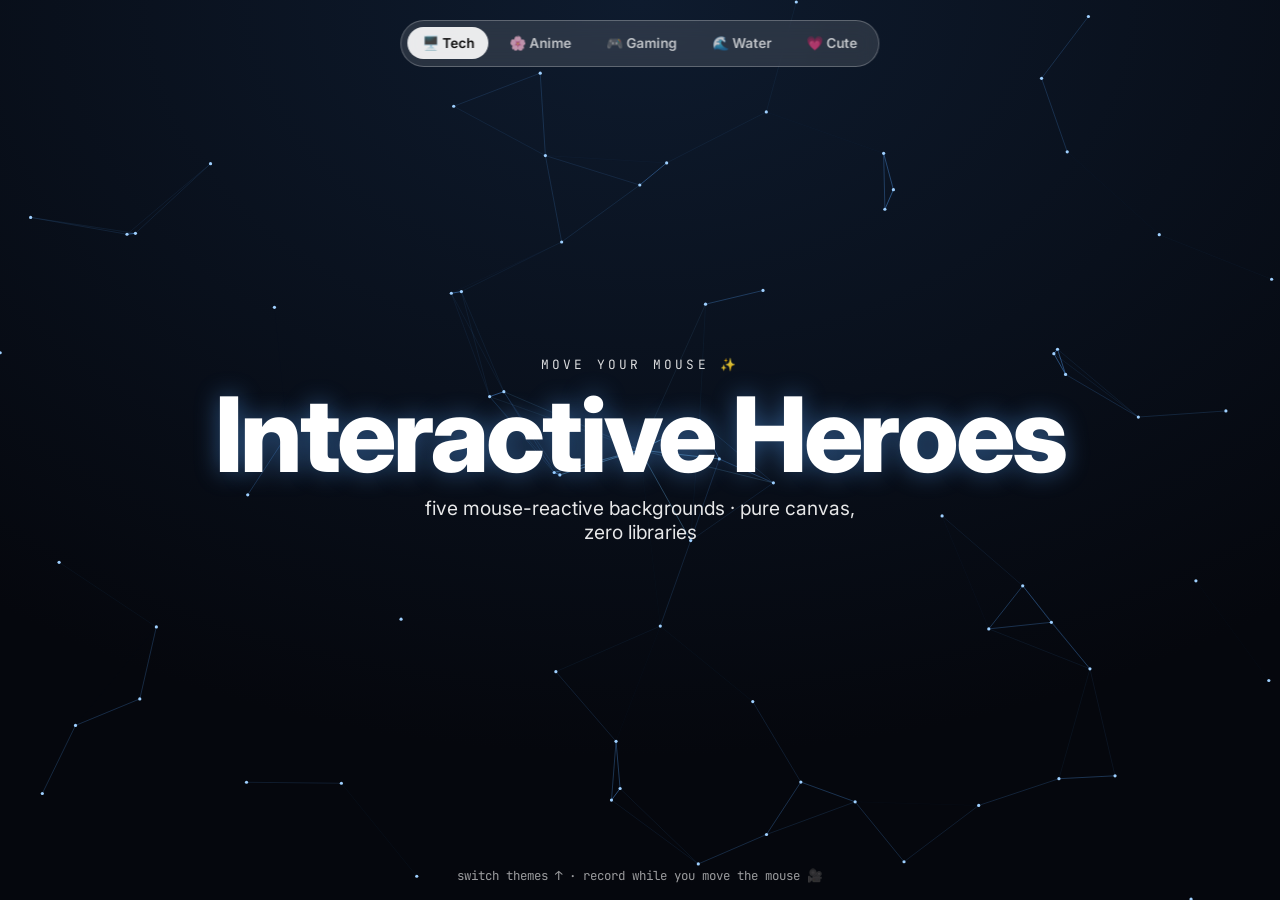
==== 2026-07-11-interactive-hero-backgrounds/index.html @ 9f9f84f2 "Add interactive hero backgrounds: 5 mouse-reactive canvas themes Co-Authored-By: Claude Opus 4.8 (1M" ====
<!DOCTYPE html>
<html lang="en">
<head>
  <meta charset="UTF-8" />
  <meta name="viewport" content="width=device-width, initial-scale=1.0" />
  <title>Interactive Hero Backgrounds</title>
  <link rel="preconnect" href="https://fonts.googleapis.com" />
  <link href="https://fonts.googleapis.com/css2?family=Inter:wght@400;600;800&family=Dancing+Script:wght@700&family=JetBrains+Mono:wght@600&display=swap" rel="stylesheet" />
  <link rel="stylesheet" href="style.css" />
</head>
<body data-theme="tech">
  <!-- the animated background -->
  <canvas id="bg"></canvas>

  <!-- theme switcher -->
  <nav class="switcher" id="switcher">
    <button data-theme="tech" class="active">🖥️ Tech</button>
    <button data-theme="anime">🌸 Anime</button>
    <button data-theme="gaming">🎮 Gaming</button>
    <button data-theme="water">🌊 Water</button>
    <button data-theme="cute">💗 Cute</button>
  </nav>

  <!-- hero content (parallax follows the mouse) -->
  <main class="hero" id="hero">
    <p class="kicker" id="kicker">move your mouse ✨</p>
    <h1 id="title">Interactive Heroes</h1>
    <p class="sub" id="sub">five mouse-reactive backgrounds · pure canvas, zero libraries</p>
  </main>

  <footer>switch themes ↑ · record while you move the mouse 🎥</footer>
  <script src="script.js"></script>
</body>
</html>
---- 2026-07-11-interactive-hero-backgrounds/style.css ----
* { margin: 0; padding: 0; box-sizing: border-box; }

html, body { height: 100%; overflow: hidden; }

body {
  font-family: "Inter", system-ui, sans-serif;
  color: #fff;
  position: relative;
  transition: background 0.6s ease;
}

/* per-theme page background (canvas draws transparently on top) */
body[data-theme="tech"]   { background: radial-gradient(120% 120% at 50% 0%, #0e1b2e, #05070d 70%); }
body[data-theme="anime"]  { background: linear-gradient(180deg, #ffd6e8 0%, #c9e7ff 55%, #fff3f8 100%); color: #5a2a45; }
body[data-theme="gaming"] { background: linear-gradient(180deg, #1a0533 0%, #2b0a4a 45%, #ff2e88 110%); }
body[data-theme="water"]  { background: linear-gradient(180deg, #013a63 0%, #02659e 50%, #16a6c9 100%); }
body[data-theme="cute"]   { background: linear-gradient(180deg, #fdeaff 0%, #e6e6ff 50%, #d9fbff 100%); color: #5a2a55; }

#bg {
  position: fixed;
  inset: 0;
  width: 100%;
  height: 100%;
  display: block;
  z-index: 0;
}

/* ---------- Switcher ---------- */
.switcher {
  position: fixed;
  top: 1.25rem;
  left: 50%;
  transform: translateX(-50%);
  z-index: 3;
  display: flex;
  gap: .4rem;
  padding: .4rem;
  border-radius: 999px;
  background: rgba(255, 255, 255, .12);
  backdrop-filter: blur(10px);
  border: 1px solid rgba(255, 255, 255, .25);
}
.switcher button {
  font: inherit;
  font-weight: 600;
  font-size: .85rem;
  color: inherit;
  background: transparent;
  border: none;
  border-radius: 999px;
  padding: .5rem .9rem;
  cursor: pointer;
  opacity: .7;
  transition: opacity .2s, background .2s, transform .15s;
}
.switcher button:hover { opacity: 1; transform: translateY(-1px); }
.switcher button.active { opacity: 1; background: rgba(255, 255, 255, .9); color: #111; }

/* ---------- Hero ---------- */
.hero {
  position: relative;
  z-index: 2;
  height: 100%;
  display: flex;
  flex-direction: column;
  align-items: center;
  justify-content: center;
  text-align: center;
  gap: .75rem;
  padding: 1rem;
  pointer-events: none;       /* let the mouse reach the canvas */
  will-change: transform;
}
.kicker {
  text-transform: uppercase;
  letter-spacing: .25em;
  font-size: .8rem;
  opacity: .85;
  font-family: "JetBrains Mono", monospace;
}
h1 {
  font-size: clamp(2.5rem, 9vw, 6.5rem);
  font-weight: 800;
  letter-spacing: -.03em;
  line-height: .95;
  text-shadow: 0 10px 40px rgba(0, 0, 0, .35);
}
.sub { font-size: clamp(.95rem, 2.5vw, 1.2rem); opacity: .9; max-width: 36ch; }

/* theme-specific title flavor */
body[data-theme="anime"] h1 { font-family: "Dancing Script", cursive; font-weight: 700; }
body[data-theme="cute"]  h1 { font-family: "Dancing Script", cursive; font-weight: 700; }
body[data-theme="gaming"] h1 {
  font-family: "JetBrains Mono", monospace;
  text-shadow: 0 0 18px #ff2e88, 0 0 38px #7a2bff;
}
body[data-theme="tech"] h1 { text-shadow: 0 0 24px rgba(88, 166, 255, .45); }

footer {
  position: fixed;
  bottom: 1rem;
  left: 0; right: 0;
  text-align: center;
  z-index: 2;
  font-size: .78rem;
  opacity: .6;
  font-family: "JetBrains Mono", monospace;
}

@media (prefers-reduced-motion: reduce) {
  body { transition: none; }
}
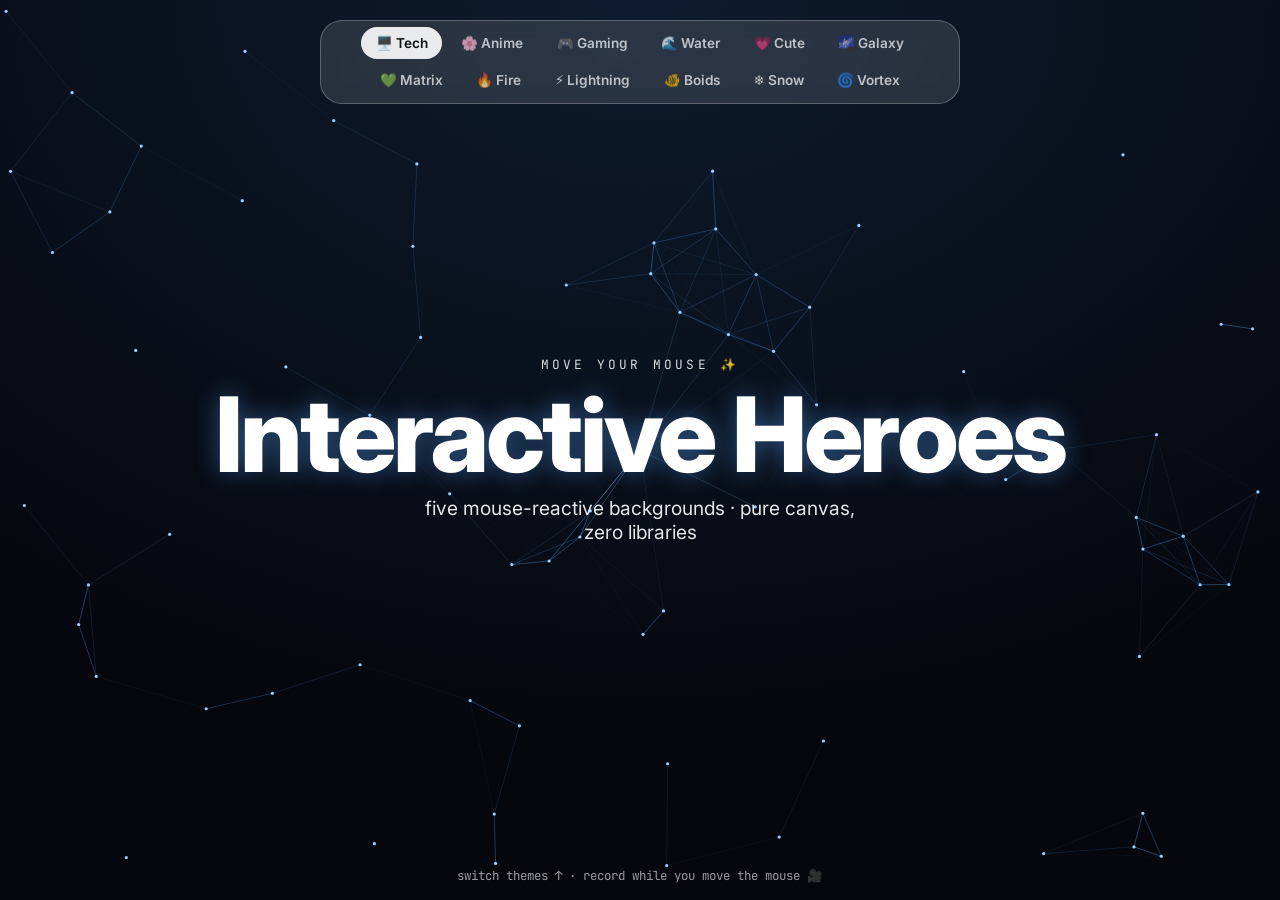
==== commit 01008aa7: "Add 7 more hero themes: galaxy, matrix, fire, lightning, boids, snow, vortex Co-Authored-By: Claude " ====
--- a/2026-07-11-interactive-hero-backgrounds/index.html
+++ b/2026-07-11-interactive-hero-backgrounds/index.html
@@ -19,6 +19,13 @@
     <button data-theme="gaming">🎮 Gaming</button>
     <button data-theme="water">🌊 Water</button>
     <button data-theme="cute">💗 Cute</button>
+    <button data-theme="galaxy">🌌 Galaxy</button>
+    <button data-theme="matrix">💚 Matrix</button>
+    <button data-theme="fire">🔥 Fire</button>
+    <button data-theme="plasma">⚡ Lightning</button>
+    <button data-theme="boids">🐠 Boids</button>
+    <button data-theme="snow">❄️ Snow</button>
+    <button data-theme="vortex">🌀 Vortex</button>
   </nav>
 
   <!-- hero content (parallax follows the mouse) -->
--- a/2026-07-11-interactive-hero-backgrounds/style.css
+++ b/2026-07-11-interactive-hero-backgrounds/style.css
@@ -15,6 +15,13 @@
 body[data-theme="gaming"] { background: linear-gradient(180deg, #1a0533 0%, #2b0a4a 45%, #ff2e88 110%); }
 body[data-theme="water"]  { background: linear-gradient(180deg, #013a63 0%, #02659e 50%, #16a6c9 100%); }
 body[data-theme="cute"]   { background: linear-gradient(180deg, #fdeaff 0%, #e6e6ff 50%, #d9fbff 100%); color: #5a2a55; }
+body[data-theme="galaxy"] { background: radial-gradient(120% 120% at 50% 50%, #0a0a2e, #01010a 75%); }
+body[data-theme="matrix"] { background: #000; }
+body[data-theme="fire"]   { background: linear-gradient(180deg, #1b0600 0%, #000 80%); }
+body[data-theme="plasma"] { background: radial-gradient(120% 120% at 50% 40%, #100a2e, #02000a 80%); }
+body[data-theme="boids"]  { background: linear-gradient(180deg, #060b16, #02040a); }
+body[data-theme="snow"]   { background: linear-gradient(180deg, #1b2a4a 0%, #0a1326 100%); }
+body[data-theme="vortex"] { background: radial-gradient(120% 120% at 50% 50%, #1a0033, #000 80%); }
 
 #bg {
   position: fixed;
@@ -33,9 +40,12 @@
   transform: translateX(-50%);
   z-index: 3;
   display: flex;
-  gap: .4rem;
+  flex-wrap: wrap;
+  justify-content: center;
+  max-width: min(94vw, 760px);
+  gap: .3rem;
   padding: .4rem;
-  border-radius: 999px;
+  border-radius: 22px;
   background: rgba(255, 255, 255, .12);
   backdrop-filter: blur(10px);
   border: 1px solid rgba(255, 255, 255, .25);
@@ -95,6 +105,11 @@
   text-shadow: 0 0 18px #ff2e88, 0 0 38px #7a2bff;
 }
 body[data-theme="tech"] h1 { text-shadow: 0 0 24px rgba(88, 166, 255, .45); }
+body[data-theme="matrix"] h1 { font-family: "JetBrains Mono", monospace; color: #b9ffce; text-shadow: 0 0 18px #2cff77, 0 0 40px #0c3; }
+body[data-theme="fire"] h1 { text-shadow: 0 0 20px #ff7b1a, 0 0 44px #ff2e00; }
+body[data-theme="plasma"] h1 { text-shadow: 0 0 18px #6cf, 0 0 44px #36f; }
+body[data-theme="galaxy"] h1 { text-shadow: 0 0 22px rgba(150, 190, 255, .6); }
+body[data-theme="vortex"] h1 { text-shadow: 0 0 22px #c06bff, 0 0 44px #6b2bff; }
 
 footer {
   position: fixed;
